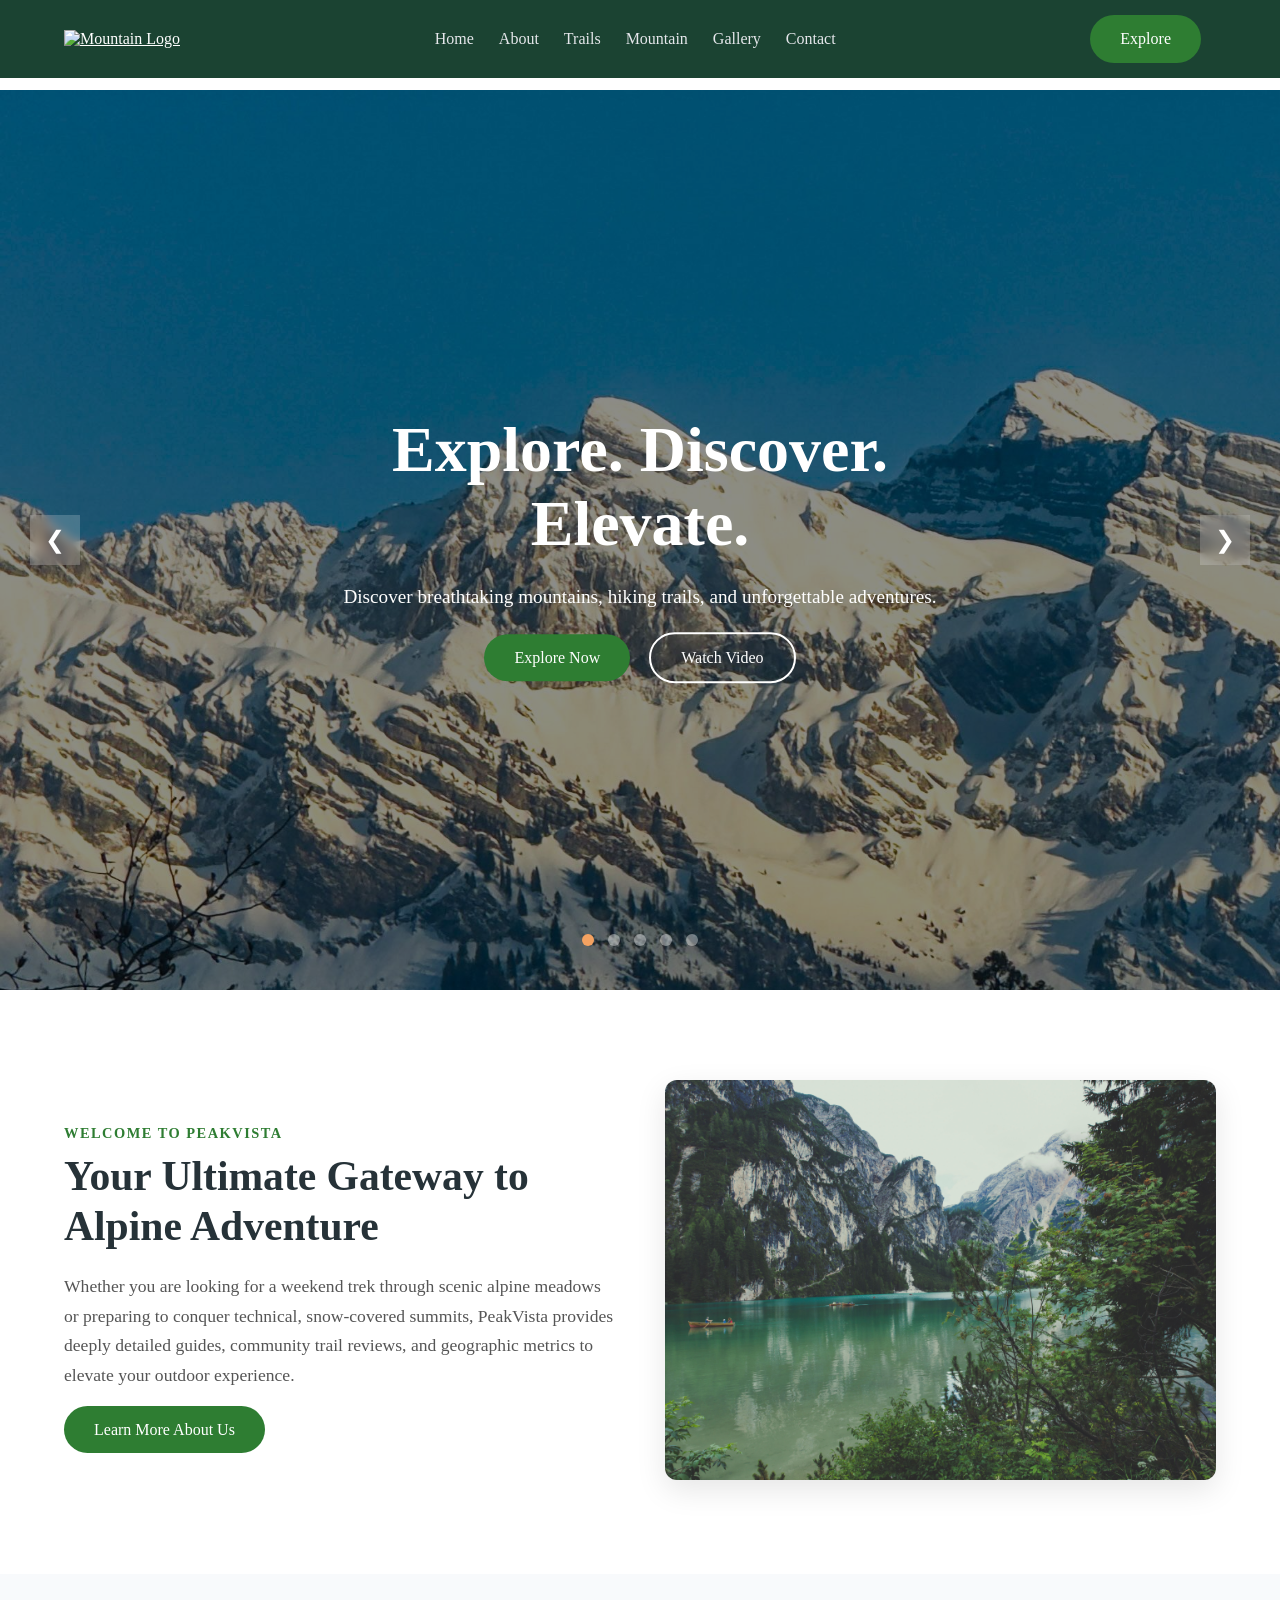
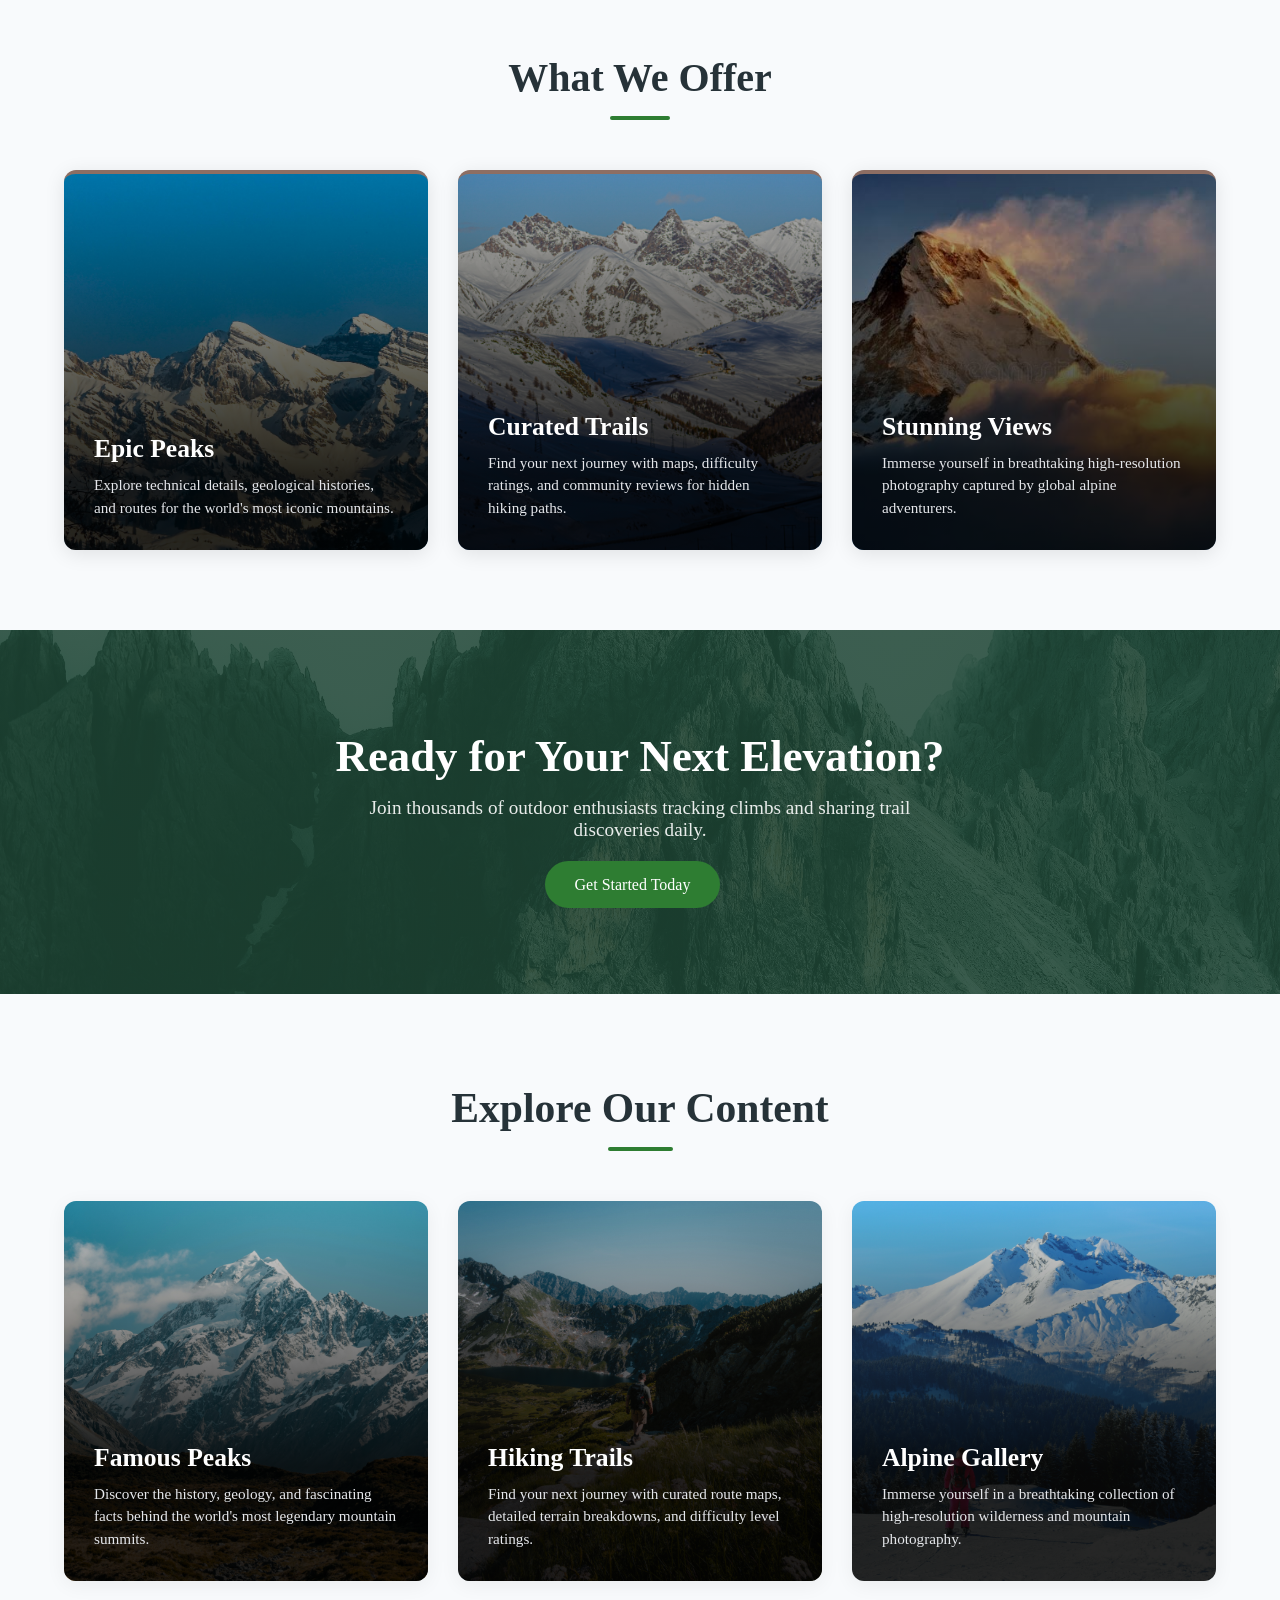
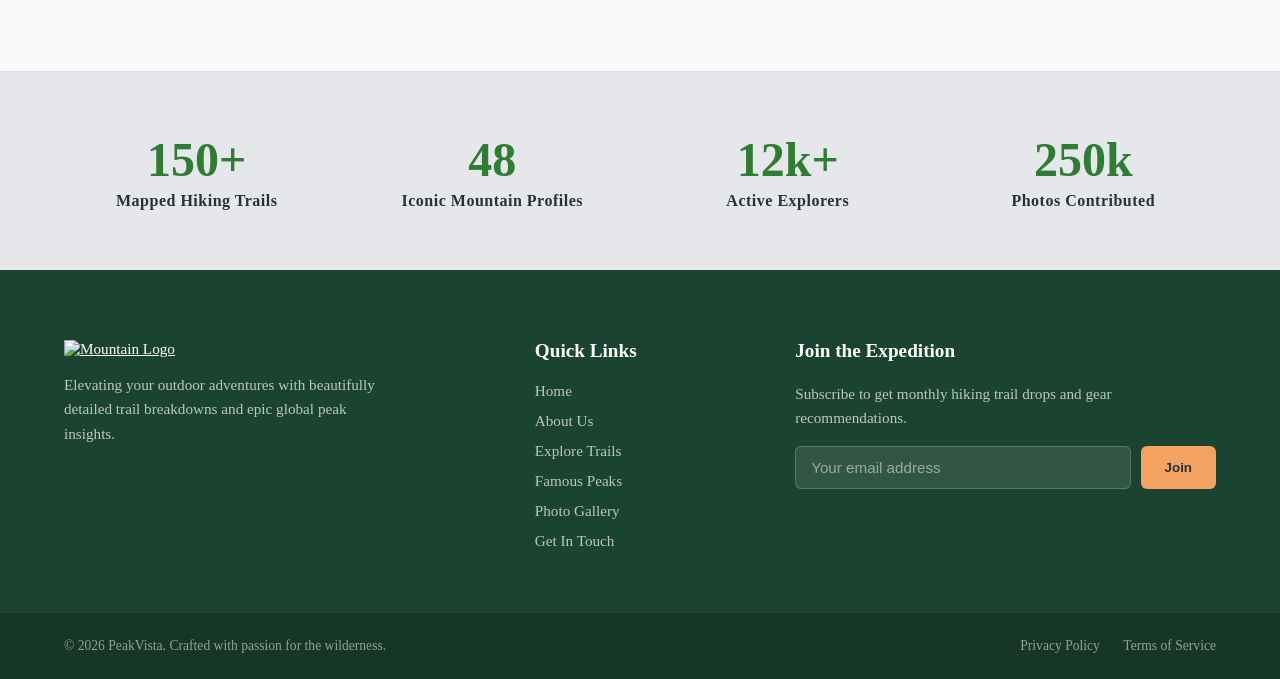
==== index.html @ 5513a91a "Create Mountain project website" ====
<!DOCTYPE html>
<html lang="en">
<head>
    <meta charset="UTF-8">
    <meta name="viewport" content="width=device-width, initial-scale=1.0">
    <title>PeakVista</title>
    <link rel="stylesheet" href="style.css">
</head>
<body>

    <!-- Header -->
    <header>
        <div class="container">
            <nav>

                <!-- Logo -->
                <a href="#" class="logo">
                    <img src="images/logo.png" alt="Mountain Logo">
                    
                </a>
<!-- Navigation -->
<ul class="nav-links" id="navLinks">
    <li><a href="#home">Home</a></li>
    <li><a href="about.html">About</a></li>
    <li><a href="trail.html">Trails</a></li>
    <li><a href="mountain.html">Mountain</a></li>
    <li><a href="#gallery">Gallery</a></li>
    <li><a href="#contact">Contact</a></li>
</ul>

<!-- CTA Button and burger -->
<div class="nav-actions">
    <a href="#" class="btn">Explore</a>
    <button class="menu-toggle" id="menuToggle">
        <span class="bar"></span>
        <span class="bar"></span>
        <span class="bar"></span>
    </button>
</div>


            </nav>
        </div>
    </header>


    <section class="hero">

    <div class="slider">

        <div class="slide active">
            <img src="IMAGES/mountain 2.jpg" alt="">
        </div>

        <div class="slide">
            <img src="IMAGES//snow mountain.jpg" alt="">
        </div>

        <div class="slide">
            <img src="IMAGES//sunrise peak.jpg" alt="">
        </div>

        <div class="slide">
            <img src="IMAGES//alpine lake.jpg" alt="">
        </div>

        <div class="slide">
            <img src="IMAGES//mountain 4.jpg" alt="">
        </div>

    </div>

    <div class="overlay"></div>

    <div class="hero-content">

        <h1>Explore. Discover. Elevate.</h1>

        <p>
            Discover breathtaking mountains, hiking trails,
            and unforgettable adventures.
        </p>

        <div class="buttons">
            <a href="#" class="btn">Explore Now</a>
            <a href="#" class="btn-outline">Watch Video</a>
        </div>

    </div>

    <button class="prev">&#10094;</button>
    <button class="next">&#10095;</button>

    <div class="dots">
        <span class="dot active"></span>
        <span class="dot"></span>
        <span class="dot"></span>
        <span class="dot"></span>
        <span class="dot"></span>
    </div>

</section>
<!-- 1. WELCOME SECTION -->
<section class="welcome-intro">
    <div class="container text-center-mobile">
        <div class="welcome-grid">
            <div class="welcome-text">
                <span class="subheading">Welcome to PeakVista</span>
                <h2>Your Ultimate Gateway to Alpine Adventure</h2>
                <p>
                    Whether you are looking for a weekend trek through scenic alpine meadows or preparing to conquer technical, snow-covered summits, PeakVista provides deeply detailed guides, community trail reviews, and geographic metrics to elevate your outdoor experience.
                </p>
                <a href="#about" class="btn">Learn More About Us</a>
            </div>
            <div class="welcome-image">
                <img src="IMAGES/alpine lake.jpg" alt="Hiking near alpine lake">
            </div>
        </div>
    </div>
</section>
<!-- Features / Core Highlights Section -->
<!-- Features Section with Photo Backgrounds -->
<section class="features-section">
    <div class="container">
        <h2 class="section-title">What We Offer</h2>
        <div class="features-grid">
            
            <!-- Card 1 -->
            <div class="feature-card bg-peaks">
                <div class="card-overlay"></div>
                <div class="card-content">
                    <h3>Epic Peaks</h3>
                    <p>Explore technical details, geological histories, and routes for the world's most iconic mountains.</p>
                </div>
            </div>

            <!-- Card 2 -->
            <div class="feature-card bg-trails">
                <div class="card-overlay"></div>
                <div class="card-content">
                    <h3>Curated Trails</h3>
                    <p>Find your next journey with maps, difficulty ratings, and community reviews for hidden hiking paths.</p>
                </div>
            </div>

            <!-- Card 3 -->
            <div class="feature-card bg-views">
                <div class="card-overlay"></div>
                <div class="card-content">
                    <h3>Stunning Views</h3>
                    <p>Immerse yourself in breathtaking high-resolution photography captured by global alpine adventurers.</p>
                </div>
            </div>

        </div>
    </div>
</section>
<!-- Call-to-Action Mini Banner -->
<section class="cta-banner">
    <div class="container">
        <h2>Ready for Your Next Elevation?</h2>
        <p>Join thousands of outdoor enthusiasts tracking climbs and sharing trail discoveries daily.</p>
        <a href="#contact" class="btn">Get Started Today</a>
    </div>
</section>
<section class="home-features">
    <div class="container">
        <h2 class="section-main-title">Explore Our Content</h2>
        <div class="home-features-grid">
            
            <!-- Card 1 -->
            <div class="home-card bg-peaks">
                <div class="home-card-overlay"></div>
                <div class="home-card-content">
<h3>Famous Peaks</h3>
<p>Discover the history, geology, and fascinating facts behind the world's most legendary mountain summits.</p>

                </div>
            </div>

            <!-- Card 2 -->
            <div class="home-card bg-trails">
                <div class="home-card-overlay"></div>
                <div class="home-card-content">
<h3>Hiking Trails</h3>
<p>Find your next journey with curated route maps, detailed terrain breakdowns, and difficulty level ratings.</p>
                </div>
            </div>

            <!-- Card 3 -->
            <div class="home-card bg-views">
                <div class="home-card-overlay"></div>
                <div class="home-card-content">
<h3>Alpine Gallery</h3>
<p>Immerse yourself in a breathtaking collection of high-resolution wilderness and mountain photography.</p>

                </div>
            </div>

        </div>
    </div>
</section>
<!-- Interactive Metrics Counter Section -->
<section class="stats-section">
    <div class="container">
        <div class="stats-grid">
            <div class="stat-item">
                <h2 class="stat-number">150+</h2>
                <p class="stat-label">Mapped Hiking Trails</p>
            </div>
            <div class="stat-item">
                <h2 class="stat-number">48</h2>
                <p class="stat-label">Iconic Mountain Profiles</p>
            </div>
            <div class="stat-item">
                <h2 class="stat-number">12k+</h2>
                <p class="stat-label">Active Explorers</p>
            </div>
            <div class="stat-item">
                <h2 class="stat-number">250k</h2>
                <p class="stat-label">Photos Contributed</p>
            </div>
        </div>
    </div>
</section>

<!-- Modern Website Footer -->
<footer>
    <div class="container footer-container">
        <div class="footer-brand">
            <a href="#" class="logo">
                <img src="images/logo.png" alt="Mountain Logo">
            </a>
            <p class="footer-desc">
                Elevating your outdoor adventures with beautifully detailed trail breakdowns and epic global peak insights.
            </p>
        </div>
        
        <div class="footer-nav">
            <h4>Quick Links</h4>
            <ul>
                <li><a href="#home">Home</a></li>
                <li><a href="#about">About Us</a></li>
                <li><a href="#trails">Explore Trails</a></li>
                <li><a href="#mountain">Famous Peaks</a></li>
                <li><a href="#gallery">Photo Gallery</a></li>
                <li><a href="#contact">Get In Touch</a></li>
            </ul>
        </div>
        
        <div class="footer-newsletter">
            <h4>Join the Expedition</h4>
            <p>Subscribe to get monthly hiking trail drops and gear recommendations.</p>
            <form class="subscribe-form" onsubmit="event.preventDefault();">
                <input type="email" placeholder="Your email address" required>
                <button type="submit">Join</button>
            </form>
        </div>
    </div>
    
    <div class="footer-bottom">
        <div class="container footer-bottom-flex">
            <p>&copy; 2026 PeakVista. Crafted with passion for the wilderness.</p>
            <div class="footer-legal">
                <a href="#">Privacy Policy</a>
                <a href="#">Terms of Service</a>
            </div>
        </div>
    </div>
</footer>


<script src="script.js"></script>
</body>
</html>
---- style.css ----
:root{
    --clr-primary: #2e7d32;
    --clr-seconday:#1fc3f7;
    --heading-text:#263238;
    --bg-color:#f8fafc;
    --card-accent:#8d6e63;
    --card-section-surface: #e5e7eb;
    --navigation: #1b4332;
    --cta-btn: #f4a261;
}
*{
    padding: 0;
    margin: 0;
    box-sizing: border-box;
    
header {
    position: fixed;
    top: 0;
    left: 0;
    width: 100%;
    padding: 15px 0;
    z-index: 1000;
    background-color: var(--navigation); /* Ensures a solid dark green background */
}

.container {
    width: min(1200px, 90%);
    margin: auto;
}

nav {
    display: flex;
    justify-content: space-between;
    align-items: center;
}

.logo {
    color: white;
    display: flex;
    align-items: center;
}

.logo img {
    width: 150px;
    height: auto;
}

/* Base Nav Links Layout */
.nav-links {
    display: flex;
    gap: 25px;
    align-items: center;
}

.nav-links li {
    display: flex;
    list-style: none;
}

.nav-links li a {
    text-decoration: none;
    color: var(--card-section-surface);
    font-size: 1rem;
    font-weight: 500;
    transition: color 0.3s ease, border-bottom 0.3s ease;
}

.nav-links li a:hover {
    color: var(--cta-btn);
    border-bottom: 1px solid var(--cta-btn);
}

/* Wrapper to hold the navbar explore CTA and the hamburger on mobile */
.nav-actions {
    display: flex;
    align-items: center;
    gap: 15px;
}

/* Hidden Hamburger Toggle Menu Icon */
.menu-toggle {
    display: none;
    flex-direction: column;
    justify-content: space-between;
    width: 30px;
    height: 21px;
    background: transparent;
    border: none;
    cursor: pointer;
    z-index: 1001;
}

.menu-toggle .bar {
    height: 3px;
    width: 100%;
    background-color: white;
    border-radius: 5px;
    transition: all 0.3s ease-in-out;
}
.logo{
    color: white;
    display: inline;
    
}

.logo img{
    width: 150px;
    height: auto;
}
.hero{
  margin-top: 90px;
    position:relative;
    width:100%;
    height:100vh;
    overflow:hidden;

}

.slider{

    width:100%;
    height:100%;
    position:absolute;

}

.slide{

    position:absolute;
    width:100%;
    height:100%;
    opacity:0;
    transition:opacity 1.5s ease;

}

.slide.active{

    opacity:1;

}

.slide img{

    width:100%;
    height:100%;
    object-fit:cover;

}

.overlay{

    position:absolute;
    inset:0;
    background:rgba(0,0,0,.45);
    z-index:2;

}

.hero-content{

    position:absolute;
    top:50%;
    left:50%;
    transform:translate(-50%,-50%);
    z-index:3;
    color:white;
    text-align:center;
    max-width:700px;

}

.hero-content h1{

    font-size:4rem;
    margin-bottom:20px;

}

.hero-content p{

    font-size:1.2rem;
    line-height:1.7;

}

.buttons{

    margin-top:35px;

}

.btn{

    background:#2E7D32;
    color:white;
    text-decoration:none;
    padding:15px 30px;
    border-radius:40px;
    margin-right:15px;

}

.btn:hover{

    background:#1B4332;

}

.btn-outline{

    border:2px solid white;
    color:white;
    text-decoration:none;
    padding:15px 30px;
    border-radius:40px;

}

.prev,
.next{

    position:absolute;
    top:50%;
    transform:translateY(-50%);
    z-index:5;
    background:rgba(255,255,255,.2);
    color:white;
    border:none;
    width:50px;
    height:50px;
    cursor:pointer;
    font-size:24px;
    backdrop-filter:blur(5px);

}

.prev{

    left:30px;

}

.next{

    right:30px;

}

.dots{

    position:absolute;
    bottom:40px;
    left:50%;
    transform:translateX(-50%);
    z-index:5;

}

.dot{

    width:12px;
    height:12px;
    border-radius:50%;
    background:white;
    display:inline-block;
    margin:0 5px;
    opacity:.4;
    cursor:pointer;

}

.dot.active{

    opacity:1;
    background:#F4A261;

}
}
/* Core Structural Settings for Sections */
.features-section {
    padding: 80px 0;
    background-color: var(--bg-color);
}

.section-title {
    text-align: center;
    font-size: 2.5rem;
    color: var(--heading-text);
    margin-bottom: 50px;
    position: relative;
}

/* Subtle accent line under the section title */
.section-title::after {
    content: '';
    display: block;
    width: 60px;
    height: 4px;
    background-color: var(--clr-primary);
    margin: 15px auto 0 auto;
    border-radius: 2px;
}

/* The Grid Layout */
.features-grid {
    display: grid;
    grid-template-columns: repeat(auto-fit, minmax(300px, 1fr));
    gap: 30px;
}

/* Individual Feature Cards */
.feature-card {
    background-color: white;
    padding: 40px 30px;
    border-radius: 12px;
    text-align: center;
    box-shadow: 0 4px 20px rgba(0, 0, 0, 0.05);
    border-top: 4px solid var(--card-accent);
    transition: transform 0.3s ease, box-shadow 0.3s ease;
}

.feature-card:hover {
    transform: translateY(-8px);
    box-shadow: 0 12px 30px rgba(0, 0, 0, 0.1);
}

.feature-icon {
    font-size: 3rem;
    margin-bottom: 20px;
}

.feature-card h3 {
    font-size: 1.5rem;
    color: var(--heading-text);
    margin-bottom: 15px;
}

.feature-card p {
    color: #555;
    line-height: 1.6;
    font-size: 0.95rem;
}

/* Homepage CTA Banner */
.cta-banner {
    background: linear-gradient(rgba(27, 67, 50, 0.85), rgba(27, 67, 50, 0.85)), url('IMAGES/mountain 4.jpg') no-repeat center center/cover;
    padding: 100px 0;
    text-align: center;
    color: white;
}

.cta-banner h2 {
    font-size: 2.8rem;
    margin-bottom: 15px;
}

.cta-banner p {
    font-size: 1.2rem;
    margin-bottom: 35px;
    max-width: 600px;
    margin-left: auto;
    margin-right: auto;
    opacity: 0.9;
}

/* Features Grid Setup */
.features-grid {
    display: grid;
    grid-template-columns: repeat(auto-fit, minmax(300px, 1fr));
    gap: 30px;
}


/* Base Feature Card Style with Image Support */
.feature-card {
    position: relative;
    height: 380px; /* Gives the cards a fixed height to show off the photo */
    border-radius: 12px;
    overflow: hidden;
    display: flex;
    align-items: flex-end; /* Pushes content cleanly to the bottom of the card */
    padding: 30px;
    box-shadow: 0 4px 20px rgba(0, 0, 0, 0.1);
    transition: transform 0.3s ease, box-shadow 0.3s ease;
    background-size: cover;
    background-position: center;
}

/* Card hover animation zoom effect */
.feature-card:hover {
    transform: translateY(-8px);
    box-shadow: 0 12px 30px rgba(0, 0, 0, 0.2);
}

/* Background image assignments (Make sure these names match your IMAGES folder files) */
.feature-card.bg-peaks {
    background-image: url('IMAGES/mountain 2.jpg');
}

.feature-card.bg-trails {
    background-image: url('IMAGES/snow mountain.jpg');
}

.feature-card.bg-views {
    background-image: url('IMAGES/sunrise peak.jpg');
}

/* Dark Gradient Overlay to keep white text readable over photos */
.card-overlay {
    position: absolute;
    inset: 0;
    background: linear-gradient(to top, rgba(0, 0, 0, 0.85) 20%, rgba(0, 0, 0, 0.2) 100%);
    z-index: 1;
}

/* Content Container safely pushed over the dark overlay */
.card-content {
    position: relative;
    z-index: 2;
    color: white;
    text-align: left;
}

.card-content h3 {
    font-size: 1.6rem;
    margin-bottom: 10px;
    color: white; /* Forces clean visibility over photo backgrounds */
}

.card-content p {
    color: var(--card-section-surface); /* Uses your soft gray color variable */
    line-height: 1.5;
    font-size: 0.95rem;
}

/* ==========================================================================
   Stats Counter Grid
   ========================================================================== */
.stats-section {
    padding: 60px 0;
    background-color: var(--card-section-surface);
    border-top: 1px solid rgba(0, 0, 0, 0.05);
}

.stats-grid {
    display: grid;
    grid-template-columns: repeat(auto-fit, minmax(200px, 1fr));
    gap: 30px;
    text-align: center;
}

.stat-number {
    font-size: 3rem;
    color: var(--clr-primary);
    font-weight: 700;
    margin-bottom: 5px;
}

.stat-label {
    font-size: 1rem;
    color: var(--heading-text);
    font-weight: 600;
    letter-spacing: 0.5px;
}

/* ==========================================================================
   Site Footer Styling
   ========================================================================== */
footer {
    background-color: var(--navigation);
    color: var(--card-section-surface);
    padding: 70px 0 0 0;
    font-size: 0.95rem;
}

.footer-container {
    display: grid;
    grid-template-columns: 2fr 1fr 2fr;
    gap: 50px;
    padding-bottom: 50px;
}

.footer-brand p {
    margin-top: 15px;
    line-height: 1.6;
    color: rgba(229, 231, 235, 0.8);
    max-width: 320px;
}

.footer-nav h4,
.footer-newsletter h4 {
    color: white;
    font-size: 1.2rem;
    margin-bottom: 20px;
    font-weight: 600;
}

.footer-nav ul {
    list-style: none;
}

.footer-nav ul li {
    margin-bottom: 12px;
}

.footer-nav ul li a {
    color: rgba(229, 231, 235, 0.8);
    text-decoration: none;
    transition: color 0.3s ease;
}

.footer-nav ul li a:hover {
    color: var(--cta-btn);
}

/* Footer Subscription Input Box */
.footer-newsletter p {
    margin-bottom: 15px;
    line-height: 1.6;
    color: rgba(229, 231, 235, 0.8);
}

.subscribe-form {
    display: flex;
    gap: 10px;
}

.subscribe-form input {
    flex: 1;
    padding: 12px 15px;
    border-radius: 6px;
    border: 1px solid rgba(255, 255, 255, 0.2);
    background-color: rgba(255, 255, 255, 0.1);
    color: white;
    font-size: 0.95rem;
}

.subscribe-form input::placeholder {
    color: rgba(255, 255, 255, 0.5);
}

.subscribe-form input:focus {
    outline: 2px solid var(--clr-seconday);
}

.subscribe-form button {
    padding: 12px 24px;
    background-color: var(--cta-btn);
    color: var(--heading-text);
    border: none;
    font-weight: 700;
    border-radius: 6px;
    cursor: pointer;
    transition: background-color 0.3s ease, transform 0.2s ease;
}

.subscribe-form button:hover {
    background-color: #e28743;
    transform: translateY(-1px);
}

/* Footer Copyright Sub-Bar */
.footer-bottom {
    background-color: rgba(0, 0, 0, 0.2);
    padding: 25px 0;
    border-top: 1px solid rgba(255, 255, 255, 0.05);
}

.footer-bottom-flex {
    display: flex;
    justify-content: space-between;
    align-items: center;
    color: rgba(229, 231, 235, 0.6);
    font-size: 0.85rem;
}

.footer-legal a {
    color: rgba(229, 231, 235, 0.6);
    text-decoration: none;
    margin-left: 20px;
    transition: color 0.3s ease;
}

.footer-legal a:hover {
    color: white;
}

/* Responsive Rules for Small Devices */
@media screen and (max-width: 768px) {
    .footer-container {
        grid-template-columns: 1fr;
        gap: 40px;
    }
    
    .footer-bottom-flex {
        flex-direction: column;
        gap: 15px;
        text-align: center;
    }
    
    .footer-legal a {
        margin: 0 10px;
    }
}
/* ==========================================================================
   Homepage Middle Additions Styling
   ========================================================================== */

/* Welcome / Intro Layout */
.welcome-intro {
    padding: 90px 0;
    background-color: #ffffff;
}

.welcome-grid {
    display: grid;
    grid-template-columns: 1fr 1fr;
    gap: 50px;
    align-items: center;
}

.subheading {
    display: block;
    color: var(--clr-primary);
    font-weight: 700;
    text-transform: uppercase;
    font-size: 0.9rem;
    letter-spacing: 1.5px;
    margin-bottom: 10px;
}

.welcome-text h2 {
    font-size: 2.6rem;
    color: var(--heading-text);
    line-height: 1.2;
    margin-bottom: 20px;
}

.welcome-text p {
    color: #555;
    line-height: 1.7;
    font-size: 1.1rem;
    margin-bottom: 30px;
}

.welcome-image img {
    width: 100%;
    height: 400px;
    object-fit: cover;
    border-radius: 12px;
    box-shadow: 0 10px 30px rgba(0, 0, 0, 0.1);
}

/* Home Features Grid Header */
.home-features {
    padding: 90px 0;
    background-color: var(--bg-color);
}

.section-main-title {
    text-align: center;
    font-size: 2.6rem;
    color: var(--heading-text);
    margin-bottom: 50px;
}

.section-main-title::after {
    content: '';
    display: block;
    width: 65px;
    height: 4px;
    background-color: var(--clr-primary);
    margin: 15px auto 0 auto;
    border-radius: 2px;
}

/* Home Features Cards Setup */
.home-features-grid {
    display: grid;
    grid-template-columns: repeat(auto-fit, minmax(280px, 1fr));
    gap: 30px;
}

.home-card {
    position: relative;
    height: 380px;
    border-radius: 12px;
    overflow: hidden;
    display: flex;
    align-items: flex-end;
    padding: 30px;
    box-shadow: 0 4px 20px rgba(0, 0, 0, 0.06);
    background-size: cover;
    background-position: center;
    transition: transform 0.3s cubic-bezier(0.25, 0.46, 0.45, 0.94), box-shadow 0.3s ease;
}

.home-card:hover {
    transform: translateY(-8px);
    box-shadow: 0 15px 30px rgba(0, 0, 0, 0.18);
}

/* Photo paths assigned precisely to your background assets */
.home-card.bg-peaks { background-image: url('IMAGES/MountEverest.jpg'); }
.home-card.bg-trails { background-image: url('IMAGES/mountain 12.jpg'); }
.home-card.bg-views { background-image: url('IMAGES/mountain 13.jpg'); }

.home-card-overlay {
    position: absolute;
    inset: 0;
    background: linear-gradient(to top, rgba(0, 0, 0, 0.85) 30%, rgba(0, 0, 0, 0.1) 100%);
    z-index: 1;
}

.home-card-content {
    position: relative;
    z-index: 2;
    color: white;
}

.home-card-content h3 {
    font-size: 1.6rem;
    margin-bottom: 10px;
    color: white;
}

.home-card-content p {
    color: var(--card-section-surface);
    line-height: 1.5;
    font-size: 0.95rem;
}

/* Responsive adjustments for middle blocks */
@media screen and (max-width: 768px) {
    .welcome-grid {
        grid-template-columns: 1fr;
        gap: 35px;
        text-align: center;
    }
    .welcome-text h2 { font-size: 2rem; }
    .section-main-title { font-size: 2rem; }
}


/* ==========================================================================
   Responsive Breakpoint (Tablets & Mobile Phones)
   ========================================================================== */
@media screen and (max-width: 768px) {
    /* Make the burger visible */
    .menu-toggle {
        display: flex;
    }

    @media screen and (max-width: 768px) {
    /* Make the navigation drawer look like an intentional overlay */
    .nav-links {
        position: fixed;
        top: 0;
        right: -100%; /* Kept off-screen until active */
        height: 100vh;
        width: 80%; /* Covers a perfect amount of the small screen */
        max-width: 280px;
        background-color: var(--navigation);
        flex-direction: column;
        justify-content: center;
        align-items: center;
        gap: 35px; /* Spaces out your links so they aren't cramped */
        padding: 80px 0;
        box-shadow: -5px 0 25px rgba(0, 0, 0, 0.5);
        transition: right 0.4s cubic-bezier(0.1, 0.8, 0.3, 1);
        z-index: 999;
    }

    /* Target slide-in class activated via JS */
    .nav-links.active {
        right: 0;
    }

    /* Force link list-items to stack evenly without layout constraints */
    .nav-links li {
        width: 100%;
        display: flex;
        justify-content: center;
    }

    .nav-links li a {
        font-size: 1.25rem; /* Makes links easy to tap on tiny screens */
        padding: 10px 20px;
        display: block;
        text-align: center;
        color: white;
    }
}


    /* Optional: Shrink enormous hero font sizing for clean screens */
    .hero-content h1 {
        font-size: 2.5rem;
    }

    /* Hamburger Transformation into X when active */
    .menu-toggle.active .bar:nth-child(1) {
        transform: translateY(9px) rotate(45deg);
    }

    .menu-toggle.active .bar:nth-child(2) {
        opacity: 0;
    }

    .menu-toggle.active .bar:nth-child(3) {
        transform: translateY(-9px) rotate(-45deg);
    }
}
/* ==========================================================================
   Ultra-Mobile Fixes (320px - 480px Viewports)
   ========================================================================== */
/* ==========================================================================
   Clean Mobile Fixes (320px - 480px Viewports)
   ========================================================================== */
@media screen and (max-width: 480px) {
    /* 1. Scale down text so it doesn't push elements down */
    .hero-content h1 {
        font-size: 2rem !important; /* Half the size of desktop */
        margin-bottom: 10px !important;
    }

    .hero-content p {
        font-size: 0.95rem !important;
        line-height: 1.4 !important;
    }

    /* 2. Compact container layout spacing */
    .buttons {
        margin-top: 20px !important;
        display: flex !important;
        justify-content: center !important;
        gap: 10px !important; /* Tight spacing between buttons */
    }

    /* 3. Make buttons smaller so they sit side-by-side cleanly */
    .btn, .btn-outline {
        padding: 10px 18px !important; /* Shrunk padding to save space */
        font-size: 0.85rem !important;
        margin-right: 0 !important; /* Removes desktop spacing bug */
        border-radius: 20px !important;
        display: inline-block !important;
    }

    /* 4. Hide desktop layout arrows on tiny screens to avoid crowding text */
    .prev, .next {
        display: none !important;
    }

    /* 5. Force indicator dots to stay pinned out of the way */
    .dots {
        bottom: 20px !important;
    }
}

@media screen and (max-width: 480px) {
    /* Hides the duplicate navbar explore button on tiny displays to prioritize the layout */
    .nav-actions .btn {
        display: none;
    }
}
/* ==========================================================================
   Hero Button Layout Corrections for 320px - 480px Screens
   ========================================================================== */
/* ==========================================================================
   Inner Pages Shared Banner Components
   ========================================================================== */
.subpage-hero {
    position: relative;
    height: 45vh; /* Shorter height than the main homepage slider banner */
    width: 100%;
    margin-top: 0;
    display: flex;
    justify-content: center;
    align-items: center;
    text-align: center;
    background-size: cover;
    background-position: center;
    padding-top: 80px; /* Accounts for the fixed header height layout */
}

/* Image background assignment for your new about subheader */
.bg-about-hero {
    background-image: url('IMAGES/alpine lake.jpg');
}

.subpage-overlay {
    position: absolute;
    inset: 0;
    background: rgba(0, 0, 0, 0.5); /* Clear dimming overlay for crisp header visibility */
    z-index: 1;
}

.subpage-hero-content {
    position: relative;
    z-index: 2;
    color: white;
    max-width: 800px;
    padding: 0 20px;
}

.subpage-hero-content h1 {
    font-size: 3rem;
    margin-bottom: 12px;
    letter-spacing: 1px;
}

.subpage-hero-content p {
    font-size: 1.1rem;
    opacity: 0.9;
    line-height: 1.5;
}

@media screen and (max-width: 480px) {
    .subpage-hero { height: 35vh; }
    .subpage-hero-content h1 { font-size: 2.2rem; }
    .subpage-hero-content p { font-size: 0.95rem; }
}
/* ==========================================================================
   1. GRAPHIC VISUAL FRAME STACK (Image Overlapping Magic)
   ========================================================================== */
.about-images-wrapper {
    position: relative;
    height: 480px;
    display: flex;
    align-items: center;
    width: 100%;
}

/* Base style for both photo container frames */
.about-img-frame {
    position: absolute;
    border-radius: 12px;
    overflow: hidden;
    box-shadow: 0 15px 35px rgba(0, 0, 0, 0.12);
    border: 6px solid #ffffff; /* Crisp white border prevents image blending */
    transition: transform 0.4s cubic-bezier(0.25, 0.46, 0.45, 0.94);
}

.about-img-frame img {
    width: 100%;
    height: 100%;
    object-fit: cover; /* Prevents mountain photos from stretching */
    display: block;
}
/* ==========================================================================
   Interactive Mobile Image Flipping Classes 
   ========================================================================== */

/* Force whatever card has the 'featured' class to absolute top layering */

/* Add a smooth cursor indicator to let users know the frames are clickable */
.about-img-frame {
    cursor: pointer;
    transition: all 0.4s cubic-bezier(0.25, 0.46, 0.45, 0.94) !important;
}


/* Foreground primary image positioning */
.main-frame {
    width: 75%;
    height: 400px;
    top: 0;
    left: 0;
    z-index: 2; /* Forces this card to sit on top */
}

/* Background secondary image positioning */
.secondary-frame {
    width: 60%;
    height: 300px;
    bottom: 0;
    right: 0;
    z-index: 1; /* Sits safely underneath the main frame */
}

/* Dynamic shifting hover animations */
.about-images-wrapper:hover .main-frame {
    transform: scale(1.02) translateY(-8px); /* Lifts up slightly */
}

.about-images-wrapper:hover .secondary-frame {
    transform: scale(1.03) translate(8px, 8px); /* Shifts down and right */
}


/* ==========================================================================
   2. CORE VALUES PILLARS (Clean Column Typography)
   ========================================================================== */
.about-pillars {
    display: flex;
    flex-direction: column;
    gap: 20px; /* Vertically separates the two value statement pairs */
    margin-top: 30px;
}

/* Row alignment wrapper for each specific pillar item */
.pillar-item {
    display: flex;
    gap: 15px;
    align-items: flex-start; /* Aligns the icon perfectly with the first text line */
}

/* Transforms raw emojis into stylized graphic icons */
.pillar-icon {
    font-size: 1.5rem;
    background-color: var(--card-section-surface); /* Uses your soft gray token */
    padding: 12px;
    border-radius: 8px;
    line-height: 1;
    display: flex;
    align-items: center;
    justify-content: center;
}

.pillar-item h4 {
    font-size: 1.15rem;
    color: var(--heading-text); /* Uses your deep slate header token */
    margin-bottom: 4px;
    font-weight: 600;
}

.pillar-item p {
    font-size: 0.9rem;
    color: #666666;
    line-height: 1.5;
    margin-bottom: 0; /* Prevents unnecessary bottom gaps */
}


/* ==========================================================================
   3. MOBILE RESPONSIVENESS OVERRIDES (Under 992px Viewports)
   ========================================================================== */
@media screen and (max-width: 992px) {
    /* 1. Turn your side-by-side grid into a clean stacked column */
    .about-grid {
        display: flex !important;
        flex-direction: column !important;
        gap: 40px !important;
    }
    
    /* 2. Force the wrapper frame open so the touch target zone works */
    .about-images-wrapper {
        height: 340px !important; /* Prevents the click zone from collapsing to 0px */
        width: 100% !important;
        max-width: 450px;
        margin: 0 auto 20px auto !important;
        position: relative !important;
        display: block !important;
    }
    
    /* 3. Scale down the image frame heights for a perfect mobile fit */
    .main-frame {
        width: 75% !important;
        height: 260px !important;
        top: 0;
        left: 0;
        z-index: 2;
    }
    
    .secondary-frame {
        width: 60% !important;
        height: 180px !important;
        bottom: 0;
        right: 0;
        z-index: 1;
    }

    /* 4. Keeps content cleanly pushed underneath your photo stack */
    .about-content {
        width: 100% !important;
        text-align: center;
    }
}


/* Update your max-width: 480px or 768px media query with this rule */
@media screen and (max-width: 480px) {
    /* Scale down the heights of the overlapping images so they don't break the container bounds */
    .about-images-wrapper {
        height: 280px !important; /* Shrunk from 380px to safely fit narrow viewports */
        margin-bottom: 20px !important;
    }
    
    .main-frame {
        height: 240px !important; /* Scaled down proportionally */
        width: 70% !important;
    }
    
    .secondary-frame {
        height: 180px !important; /* Scaled down proportionally */
        width: 55% !important;
    }
}

/* ==========================================================================
   ABOUT GRID BASE LAYOUT (Put this right above your image stack styles)
   ========================================================================== */
.about-section {
    padding: 100px 0;
    background-color: #ffffff;
}

/* This creates the two side-by-side columns on your desktop screen */
.about-grid {
    display: grid !important;
    grid-template-columns: 1fr 1fr !important;
    gap: 60px !important;
    align-items: center !important;
}

/* This ensures the text panel layout stays on its own side cleanly */
.about-content {
    width: 100% !important;
    text-align: left !important;
}

/* ==========================================================================
   Trails Page Architecture & Grid
   ========================================================================== */
.bg-trails-hero {
    background-image: url('IMAGES/mountain 4.jpg');
}

.trails-section {
    padding: 80px 0;
    background-color: var(--bg-color);
}

/* Directory Filter Layout Component */
.filter-bar {
    display: flex;
    justify-content: space-between;
    align-items: center;
    flex-wrap: wrap;
    gap: 20px;
    margin-bottom: 50px;
}

.filter-bar input {
    padding: 12px 20px;
    border-radius: 30px;
    border: 1px solid var(--card-section-surface);
    width: 100%;
    max-width: 350px;
    font-size: 0.95rem;
    outline: none;
    transition: border 0.3s;
}

.filter-bar input:focus {
    border-color: var(--clr-primary);
}

.filter-buttons {
    display: flex;
    gap: 10px;
}

.filter-btn {
    padding: 10px 22px;
    border-radius: 20px;
    border: 1px solid var(--card-section-surface);
    background: #ffffff;
    cursor: pointer;
    font-weight: 600;
    color: var(--heading-text);
    transition: all 0.3s ease;
}

.filter-btn.active, .filter-btn:hover {
    background-color: var(--clr-primary);
    color: white;
    border-color: var(--clr-primary);
}

/* Card Grid Engine */
.trails-grid {
    display: grid;
    grid-template-columns: repeat(auto-fit, minmax(320px, 1fr));
    gap: 35px;
}

/* Individual Trail Cards */
.trail-card {
    background: #ffffff;
    border-radius: 12px;
    overflow: hidden;
    box-shadow: 0 5px 15px rgba(0,0,0,0.04);
    transition: transform 0.3s ease, box-shadow 0.3s ease;
    display: flex;
    flex-direction: column;
}

.trail-card:hover {
    transform: translateY(-6px);
    box-shadow: 0 12px 25px rgba(0,0,0,0.1);
}

.card-img-wrapper {
    position: relative;
    height: 220px;
    width: 100%;
}

.card-img-wrapper img {
    width: 100%;
    height: 100%;
    object-fit: cover;
}

/* Colorful Status Badges */
.difficulty-tag {
    position: absolute;
    top: 15px;
    left: 15px;
    padding: 6px 14px;
    border-radius: 20px;
    font-size: 0.8rem;
    font-weight: 700;
    color: #ffffff;
    text-transform: uppercase;
}

.difficulty-tag.easy { background-color: #2e7d32; }
.difficulty-tag.moderate { background-color: #f4a261; }
.difficulty-tag.hard { background-color: #e76f51; }

/* Card Content Structure */
.trail-card-body {
    padding: 25px;
    display: flex;
    flex-direction: column;
    flex-grow: 1;
}

.trail-card-body h3 {
    font-size: 1.4rem;
    color: var(--heading-text);
    margin-bottom: 8px;
}

.trail-location {
    font-size: 0.9rem;
    color: #718096;
    margin-bottom: 15px;
    font-weight: 500;
}

.trail-excerpt {
    color: #4a5568;
    font-size: 0.95rem;
    line-height: 1.6;
    margin-bottom: 20px;
    flex-grow: 1;
}

/* Horizontal Info Bar */
.trail-meta {
    display: flex;
    gap: 20px;
    padding-top: 15px;
    border-top: 1px solid var(--card-section-surface);
    margin-bottom: 20px;
    font-size: 0.9rem;
    font-weight: 600;
    color: var(--heading-text);
}

.card-btn {
    text-align: center;
    width: 100%;
    padding: 12px;
    border-radius: 6px;
    font-size: 0.95rem;
}

/* 320px Display Viewports Scale Down Optimization */
@media screen and (max-width: 480px) {
    .filter-bar { flex-direction: column; align-items: stretch; }
    .filter-bar input { max-width: 100%; }
    .filter-buttons { justify-content: space-between; }
    .filter-btn { padding: 8px 12px; font-size: 0.85rem; }
    .trails-grid { grid-template-columns: 1fr; }
}

/* ==========================================================================
   Mountain Profiles Dashboard Layout Styles
   ========================================================================== */
.bg-mountain-hero {
    background-image: url('IMAGES/snow mountain.jpg');
}

.mountain-section {
    padding: 90px 0;
    background-color: #ffffff;
}

.mountain-profile-block {
    display: grid;
    grid-template-columns: 0.9fr 1.1fr;
    gap: 60px;
    align-items: flex-start;
}

/* Left Media Column Setup */
.mountain-media-column {
    display: flex;
    flex-direction: column;
    gap: 25px;
}

.mountain-showcase-frame {
    width: 100%;
    height: 350px;
    border-radius: 12px;
    overflow: hidden;
    box-shadow: 0 10px 25px rgba(0,0,0,0.08);
}

.mountain-showcase-frame img {
    width: 100%;
    height: 100%;
    object-fit: cover;
}

.stats-fact-sheet {
    background-color: var(--card-section-surface);
    padding: 25px;
    border-radius: 12px;
    border-left: 5px solid var(--clr-primary);
}

.stats-fact-sheet h3 {
    color: var(--heading-text);
    margin-bottom: 15px;
    font-size: 1.15rem;
}

.stats-fact-sheet ul {
    list-style: none;
}

.stats-fact-sheet ul li {
    margin-bottom: 10px;
    font-size: 0.95rem;
    color: #4a5568;
    display: flex;
    justify-content: space-between;
    border-bottom: 1px dashed rgba(0,0,0,0.08);
    padding-bottom: 8px;
}

.stats-fact-sheet ul li strong {
    color: var(--heading-text);
}

/* Right Content Column Setup */
.mountain-badge {
    display: inline-block;
    background-color: var(--clr-seconday);
    color: var(--heading-text);
    font-weight: 700;
    padding: 5px 12px;
    border-radius: 4px;
    font-size: 0.8rem;
    text-transform: uppercase;
    letter-spacing: 0.5px;
    margin-bottom: 15px;
}

.mountain-info-column h2 {
    font-size: 2.6rem;
    color: var(--heading-text);
    margin-bottom: 18px;
}

.mountain-intro-text {
    font-size: 1.1rem;
    line-height: 1.7;
    color: #555555;
    margin-bottom: 35px;
}

/* Interactive Dropdown Accordions */
.mountain-accordion {
    display: flex;
    flex-direction: column;
    gap: 15px;
}

.accordion-item {
    border: 1px solid var(--card-section-surface);
    border-radius: 8px;
    overflow: hidden;
}

.accordion-header {
    width: 100%;
    background-color: var(--bg-color);
    padding: 18px 22px;
    text-align: left;
    border: none;
    font-size: 1.05rem;
    font-weight: 600;
    color: var(--heading-text);
    cursor: pointer;
    display: flex;
    justify-content: space-between;
    align-items: center;
    transition: background 0.3s;
}

.accordion-header:hover {
    background-color: var(--card-section-surface);
}

.accordion-header span {
    font-size: 0.8rem;
    transition: transform 0.3s ease;
}

.accordion-content {
    max-height: 0;
    overflow: hidden;
    background-color: #ffffff;
    transition: max-height 0.3s cubic-bezier(0, 1, 0, 1);
    padding: 0 22px;
}

/* Active Open States triggered via Javascript toggle classes */
.accordion-item.active .accordion-content {
    max-height: 500px;
    padding: 18px 22px;
    border-top: 1px solid var(--card-section-surface);
    transition: max-height 0.4s ease-in-out;
}

.accordion-item.active .accordion-header {
    background-color: var(--card-section-surface);
}

.accordion-item.active .accordion-header span {
    transform: rotate(180deg);
}

/* Spaces out the stacked mountain layout rows */
.mountain-list-container {
    display: flex;
    flex-direction: column;
    gap: 100px; /* Large space between different mountain entries */
}

/* Adds a subtle underline between mountain blocks */
.mountain-profile-block:not(:last-child) {
    padding-bottom: 80px;
    border-bottom: 1px solid var(--card-section-surface);
}

/* Mobile Display Viewports Breakdowns */
@media screen and (max-width: 850px) {
    .mountain-profile-block { grid-template-columns: 1fr; gap: 40px; }
    .mountain-info-column h2 { font-size: 2rem; }
    .mountain-showcase-frame { height: 260px; }
}
/* ==========================================================================
   Gallery Section Layout & Scroll Reveal Animations
   ========================================================================== */
.bg-gallery-hero {
    background-image: url('IMAGES/alpine lake.jpg');
}

.gallery-section {
    padding: 80px 0;
    background-color: var(--bg-color);
}

/* Responsive Visual Matrix Layout */
.gallery-grid {
    display: grid;
    grid-template-columns: repeat(auto-fit, minmax(320px, 1fr));
    gap: 25px;
}

/* Base Photo Container Wrapper Setup */
.gallery-item {
    position: relative;
    height: 300px;
    border-radius: 12px;
    overflow: hidden;
    box-shadow: 0 4px 15px rgba(0,0,0,0.05);
    background-color: #ffffff;
}

.gallery-item img {
    width: 100%;
    height: 100%;
    object-fit: cover;
    transition: transform 0.5s ease;
}

/* Text Overlay Block sliding in on Desktop Hover */
.gallery-item-overlay {
    position: absolute;
    inset: 0;
    background: linear-gradient(to top, rgba(0,0,0,0.8) 0%, rgba(0,0,0,0.2) 100%);
    display: flex;
    flex-direction: column;
    justify-content: flex-end;
    padding: 25px;
    opacity: 0;
    transition: opacity 0.4s ease;
    z-index: 2;
}

.gallery-item-overlay h4 {
    color: white;
    font-size: 1.25rem;
    margin-bottom: 5px;
}

.gallery-item-overlay p {
    color: var(--card-section-surface);
    font-size: 0.9rem;
}

/* Desktop Interaction Animations */
.gallery-item:hover img {
    transform: scale(1.08); /* Zoom out background slightly */
}

.gallery-item:hover .gallery-item-overlay {
    opacity: 1; /* Fade-in details text sheet panel layout */
}

/* ---------------------------------------------------------
   SCROLL REVEAL TIMELINE RULES
   --------------------------------------------------------- */
/* Default Starting State (Hidden, slid down, and shrunk slightly) */
.scroll-reveal {
    opacity: 0;
    transform: translateY(40px) scale(0.95);
    transition: opacity 0.8s cubic-bezier(0.25, 0.46, 0.45, 0.94), 
                transform 0.8s cubic-bezier(0.25, 0.46, 0.45, 0.94);
}

/* Target Ending State Activated via JavaScript intersection sensors */
.scroll-reveal.reveal-active {
    opacity: 1;
    transform: translateY(0) scale(1);
}

/* Small Viewport Media Overrides */
@media screen and (max-width: 480px) {
    .gallery-grid { grid-template-columns: 1fr; }
    .gallery-item { height: 250px; }
    .gallery-item-overlay { opacity: 1; background: linear-gradient(to top, rgba(0,0,0,0.7) 40%, transparent 100%); } /* Keep details visible on phones */
}
/* ==========================================================================
   Contact Page Layout & Input Element Styling
   ========================================================================== */
.bg-contact-hero {
    background-image: url('IMAGES/alpine lake.jpg');
}

.contact-section {
    padding: 90px 0;
    background-color: var(--bg-color);
}

.contact-grid {
    display: grid;
    grid-template-columns: 0.9fr 1.1fr;
    gap: 60px;
    align-items: center;
}

/* Info Side Panel Custom Details */
.contact-info-panel h2 {
    font-size: 2.5rem;
    color: var(--heading-text);
    margin-bottom: 15px;
}

.contact-desc {
    color: #555555;
    line-height: 1.6;
    margin-bottom: 35px;
    font-size: 1.05rem;
}

.contact-details-list {
    display: flex;
    flex-direction: column;
    gap: 25px;
}

.detail-item {
    display: flex;
    gap: 15px;
    align-items: flex-start;
}

.detail-icon {
    font-size: 1.3rem;
    background-color: var(--card-section-surface);
    padding: 10px;
    border-radius: 8px;
    display: flex;
    align-items: center;
    justify-content: center;
    width: 42px;
    height: 42px;
}

.detail-item h4 {
    color: var(--heading-text);
    font-size: 1.1rem;
    margin-bottom: 4px;
}

.detail-item p {
    color: #666666;
    font-size: 0.95rem;
}

/* Working Interaction Form Card Structure */
.contact-form-wrapper {
    background: #ffffff;
    padding: 40px;
    border-radius: 12px;
    box-shadow: 0 4px 20px rgba(0,0,0,0.04);
}

.contact-form {
    display: flex;
    flex-direction: column;
    gap: 20px;
}

.form-group {
    display: flex;
    flex-direction: column;
    gap: 8px;
}

.form-group label {
    font-size: 0.9rem;
    font-weight: 600;
    color: var(--heading-text);
}

.form-group input,
.form-group textarea {
    padding: 12px 18px;
    border-radius: 6px;
    border: 1px solid var(--card-section-surface);
    font-size: 0.95rem;
    outline: none;
    background-color: var(--bg-color);
    transition: border-color 0.3s, background-color 0.3s;
}

.form-group input:focus,
.form-group textarea:focus {
    border-color: var(--clr-primary);
    background-color: #ffffff;
}

.submit-btn {
    border: none;
    cursor: pointer;
    text-align: center;
    padding: 14px;
    font-size: 1rem;
    border-radius: 6px;
    font-weight: 700;
    margin-top: 10px;
    transition: background 0.3s, transform 0.1s;
}

.submit-btn:active {
    transform: scale(0.98);
}

/* Responsive Structural Breakdowns */
@media screen and (max-width: 850px) {
    .contact-grid { grid-template-columns: 1fr; gap: 50px; }
    .contact-form-wrapper { padding: 30px 20px; }
    .contact-info-panel h2 { font-size: 2rem; }
}
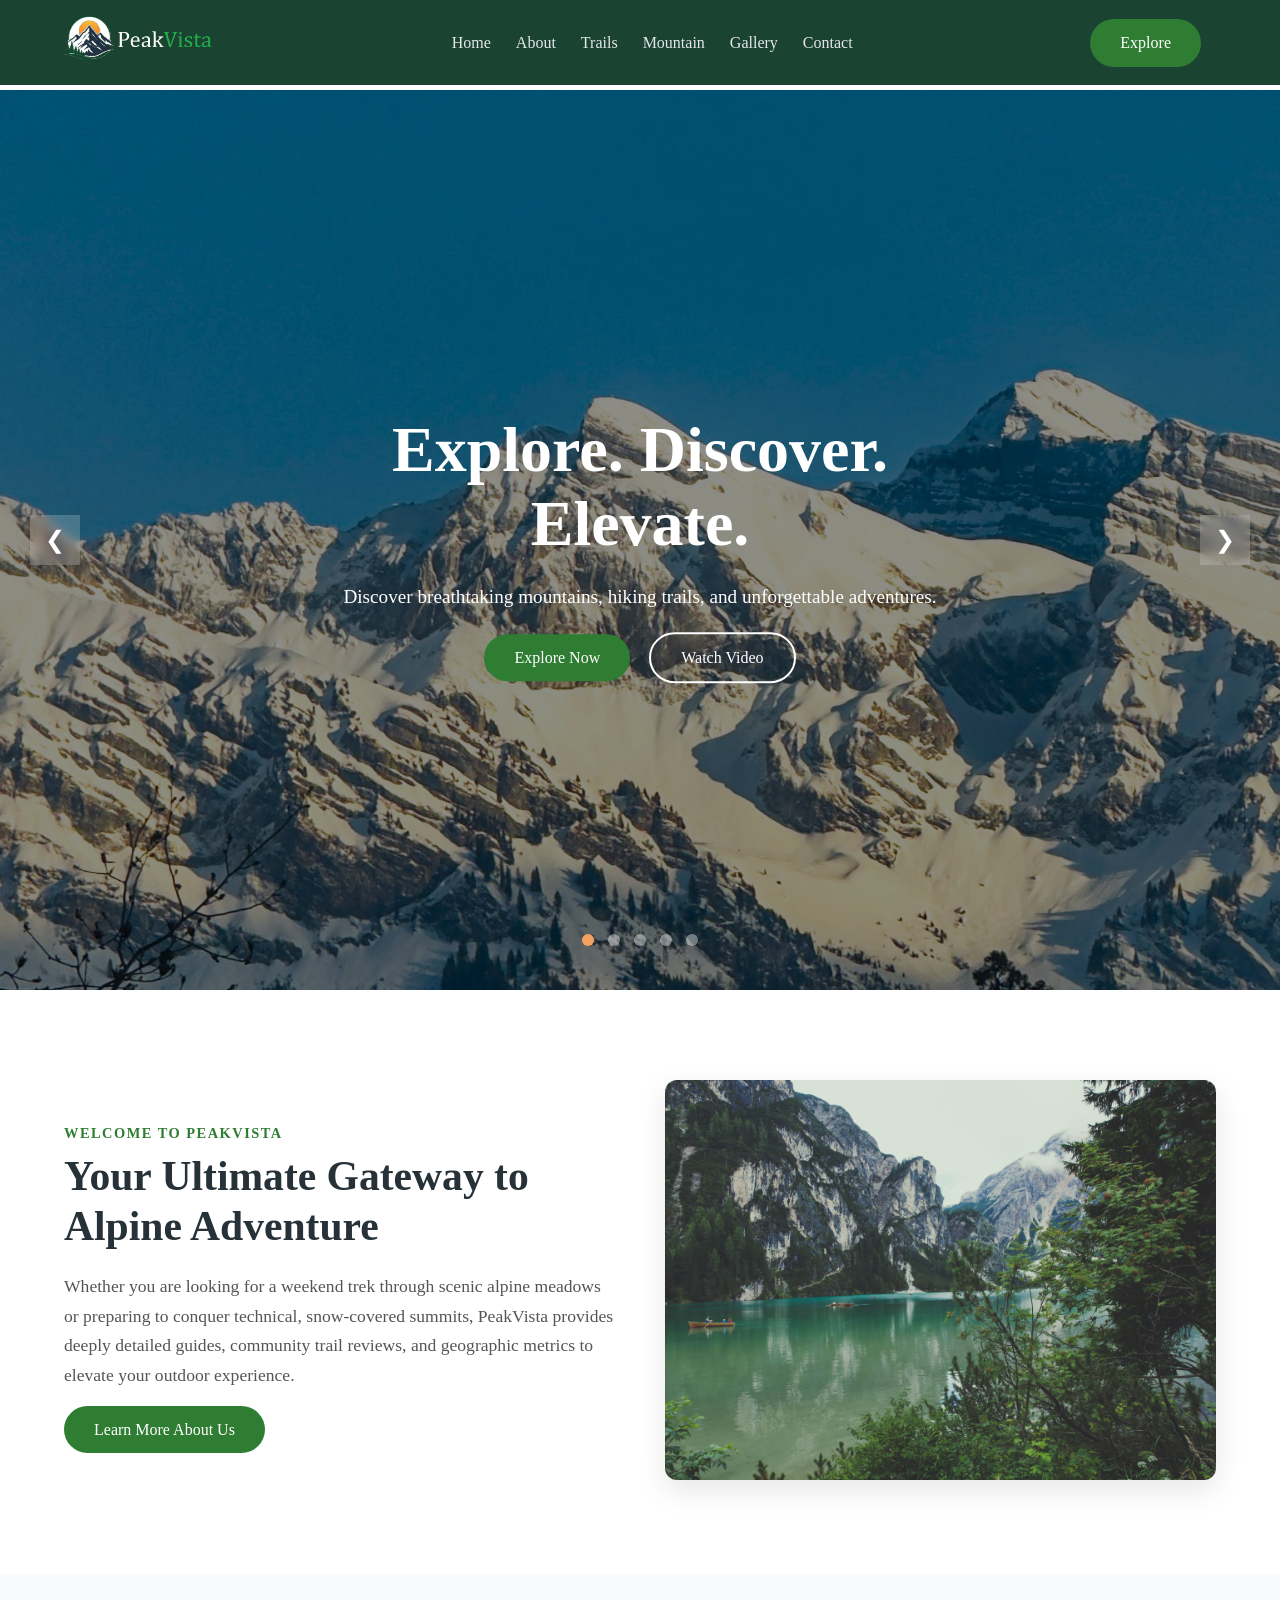
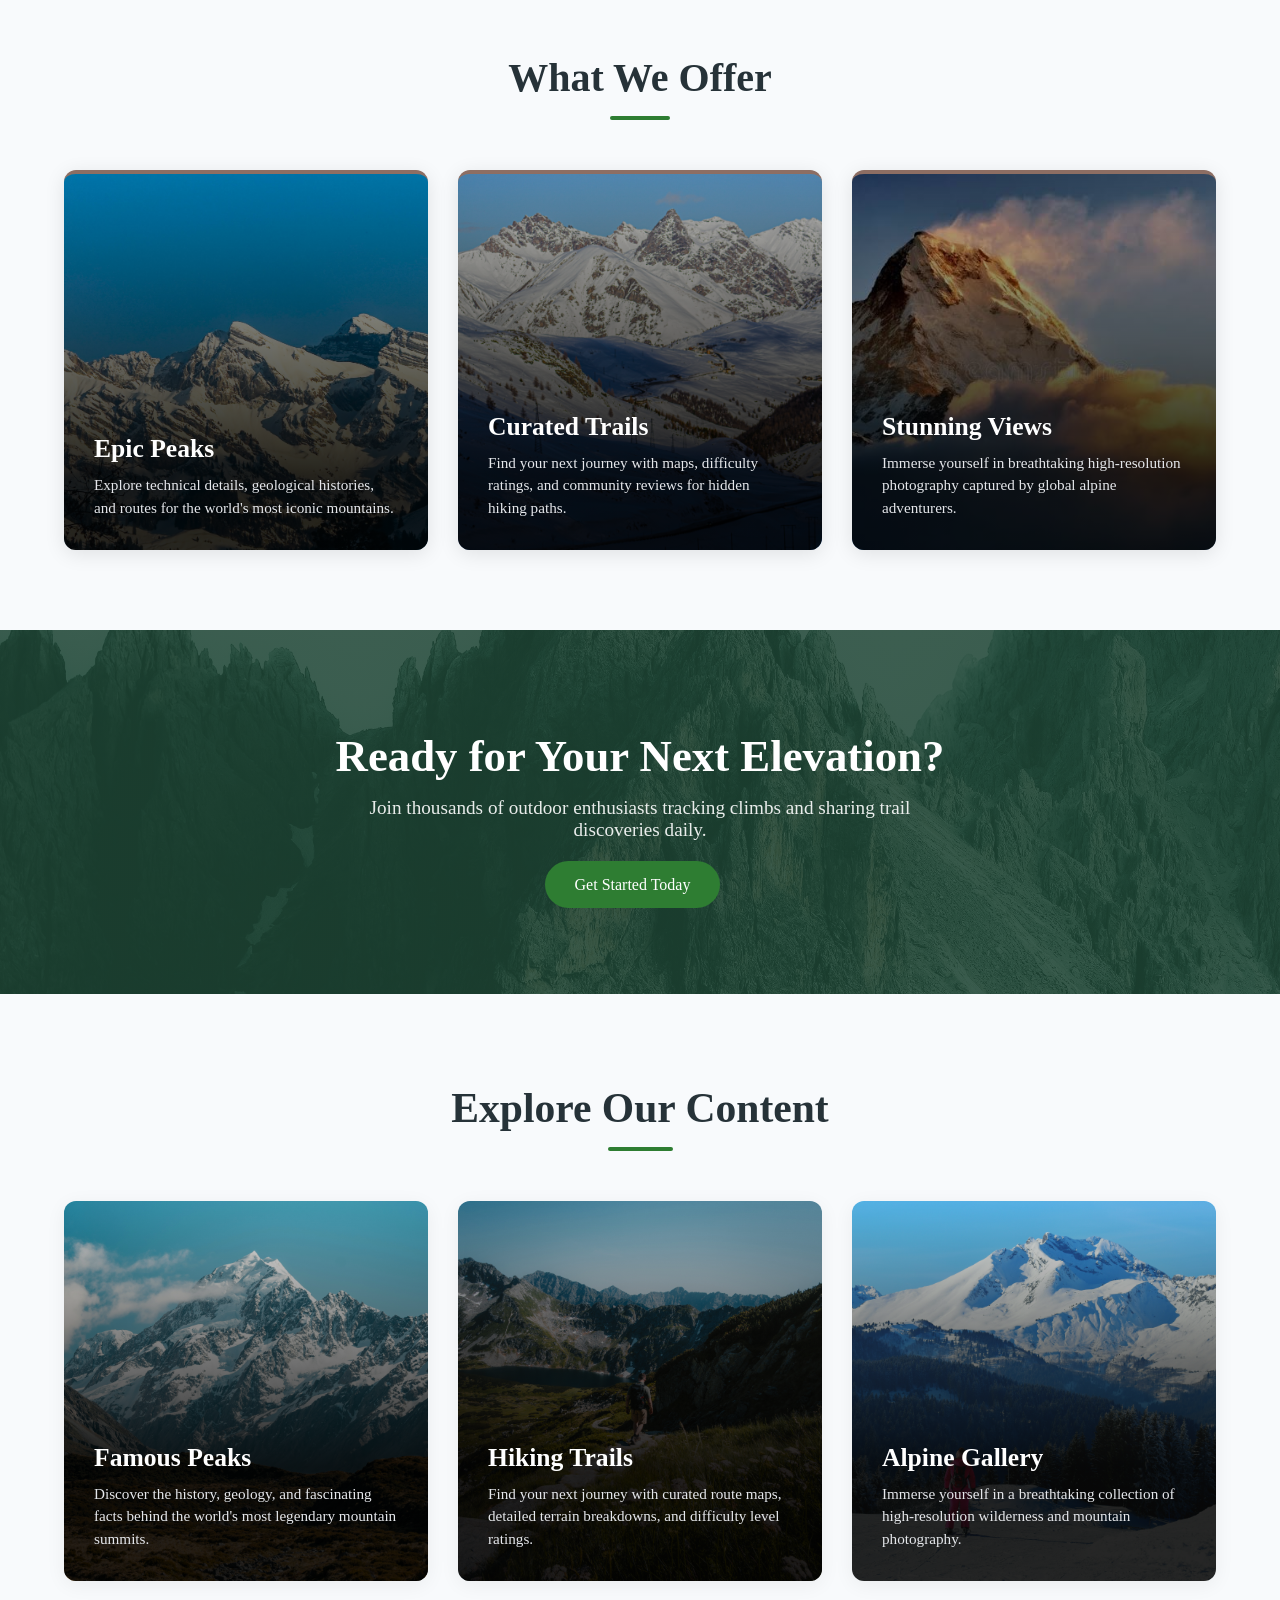
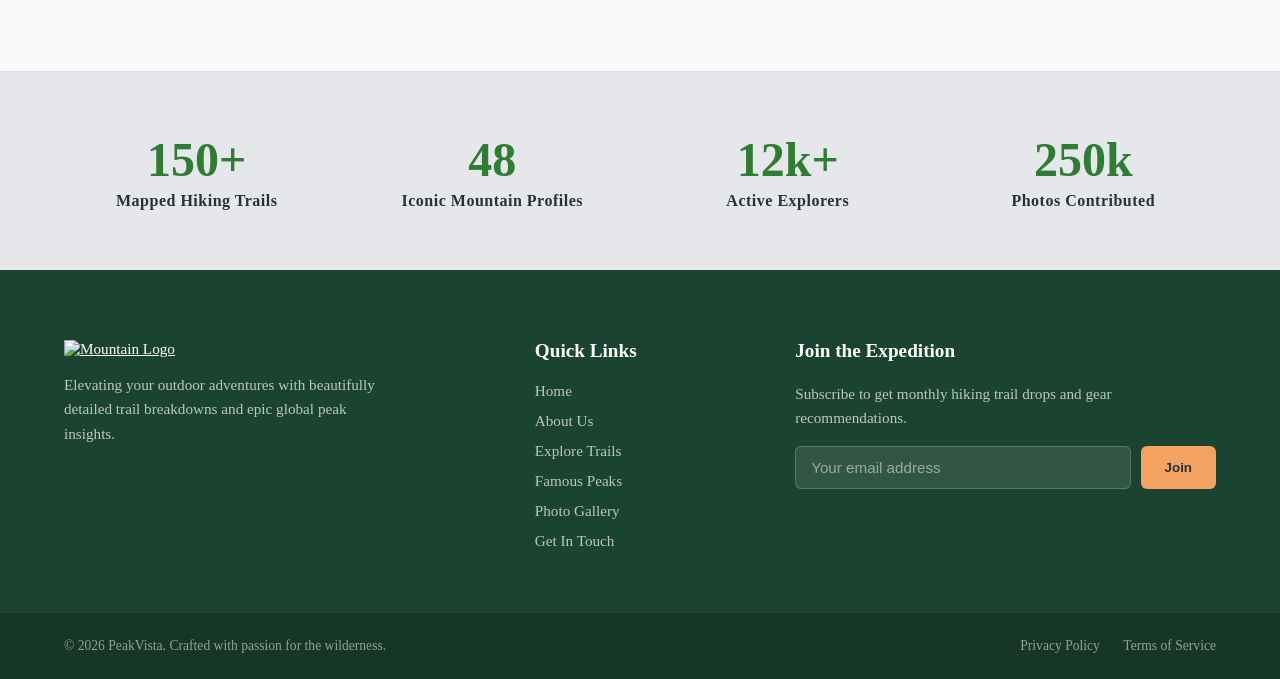
==== commit f3eceb3b: "Update image source and navigation links in index.html" ====
--- a/index.html
+++ b/index.html
@@ -15,7 +15,7 @@
 
                 <!-- Logo -->
                 <a href="#" class="logo">
-                    <img src="images/logo.png" alt="Mountain Logo">
+                    <img src="IMAGES/logo.png" alt="Mountain Logo">
                     
                 </a>
 <!-- Navigation -->
@@ -24,8 +24,8 @@
     <li><a href="about.html">About</a></li>
     <li><a href="trail.html">Trails</a></li>
     <li><a href="mountain.html">Mountain</a></li>
-    <li><a href="#gallery">Gallery</a></li>
-    <li><a href="#contact">Contact</a></li>
+    <li><a href="gallery.html">Gallery</a></li>
+    <li><a href="contact.html">Contact</a></li>
 </ul>
 
 <!-- CTA Button and burger -->
@@ -272,4 +272,4 @@
 
 <script src="script.js"></script>
 </body>
-</html>+</html>
